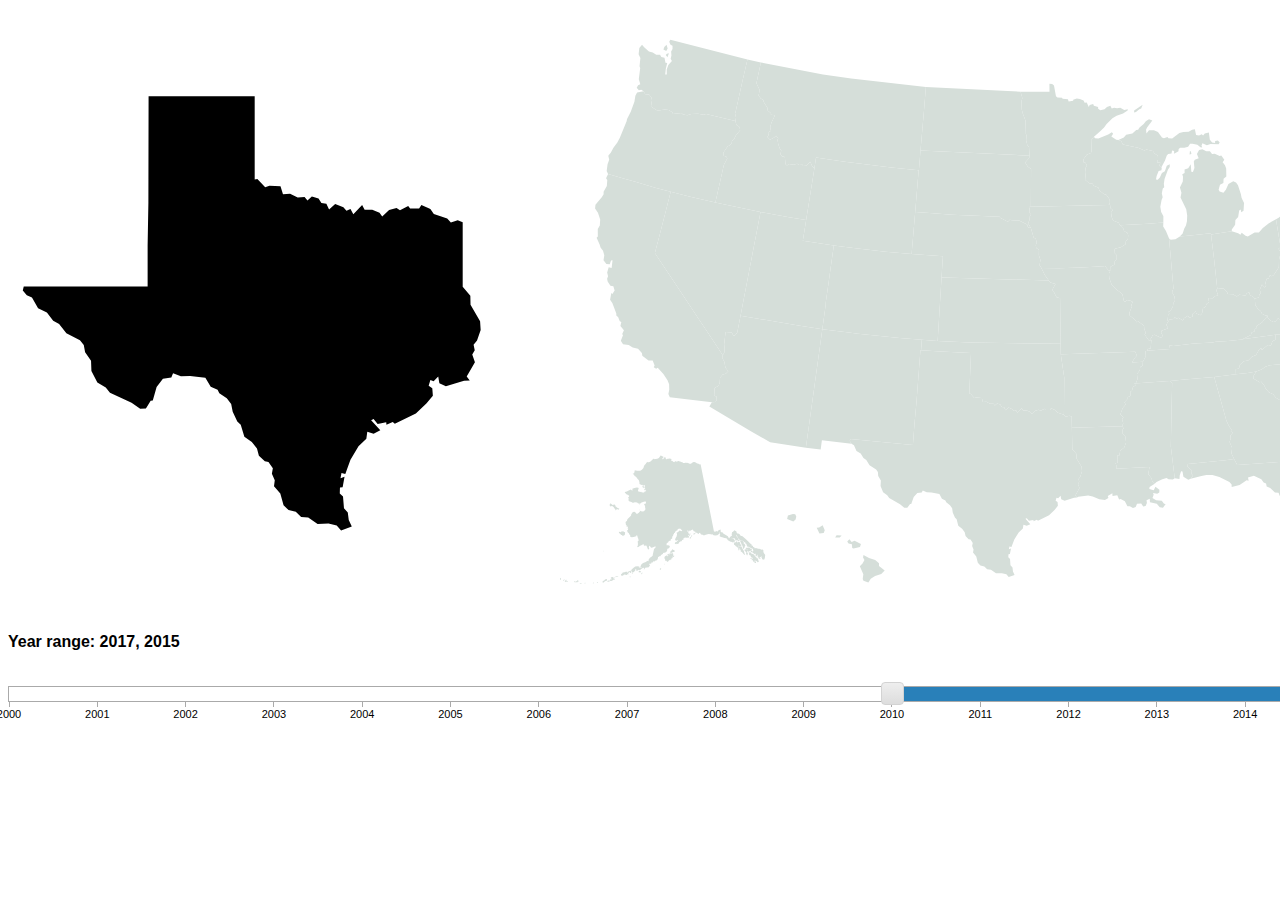
==== index.html @ 8be6fbae "USMap&StateMap&Slider" ====
<!DOCTYPE html>
<html lang="en">
<head>
  <meta charset="utf-8" />
  <title>TwitterAnalysis</title>
  <script src="d3/d3.v3.min.js"></script>
  <script src="d3.slider/d3.slider.js"></script>
  <script src="uStatesMap/uStates.js"></script> <!-- creates uStates. -->
  <link rel="stylesheet" href="d3.slider/d3.slider.css" />  
  <style>

    body {
      font-family: Verdana,Arial,sans-serif;
    }

    h2 {
      font-size: 1.2em;
      margin: 60px 0px 5px 0px;
    }
	
	#top {
	  width: 1503px;
	  margin: 0px 0px 0px 0px;
	}
	
	#left {
	  width: 540px;
	  position:absolute;
	  float：left;
	  margin: 0px 0px 0px 0px;
	}
	
	#right {
	  width: 960px;
	  float：right;
	  margin: 0px 0px 0px 540px;	  
	}

    #bottom {
      width: 1503px;
      margin-left: auto;
      margin-right: auto;
    }

    #bottom > div {
      margin: 35px 0;
    }
  </style>
  <style>
	.state{
		fill: none;
		stroke: #a9a9a9;
		stroke-width: 1;
	}
	.state:hover{
		fill-opacity:0.5;
	}
	.tooltip {   
		position: absolute;           
		text-align: center;
		padding: 20px;             
		margin: 10px;
		font: 12px sans-serif;        
		background: lightsteelblue;   
		border: 1px;      
		border-radius: 2px;           
		pointer-events: none;         
	}
	.tooltip h4{
		margin:0;
		font-size:14px;
	}
	.tooltip{
		background:rgba(0,0,0,0.9);
		border:1px solid grey;
		border-radius:5px;
		font-size:12px;
		width:auto;
		padding:4px;
		color:white;
		opacity:0;
	}
	.tooltip table{
		table-layout:fixed;
	}
	.tooltip tr td{
		padding:0;
		margin:0;
	}
	.tooltip tr td:nth-child(1){
		width:50px;
	}
	.tooltip tr td:nth-child(2){
		text-align:center;
	}
  </style>
</head>
<body>
  <div id="top">
	<div id="left"><!-- div to hold Selected State Map. -->
		<div id="statetip" class="tooltip"></div>
		<!-- svg to hold the selectedstate map. -->
	</div>
	<div id="right"> <!-- div to hold United States Map. -->
		<div id="ustip" class="tooltip"></div><!-- div to hold tooltip. -->
	</div>
  </div>
 
  <div id="bottom">
    <h4>Year range: <span id="bottomslidertextmin">2017</span>, <span id="bottomslidertextmax">2015</span></h4>
    <div id="bottomslider"></div>
  </div>

  <script>
    d3.select('#bottomslider').call(d3.slider().axis(true).min(2000).max(2017).step(1).value( [ 2010, 2015 ] ).on("slide", function(evt, value) {
      d3.select('#bottomslidertextmin').text(value[ 0 ]);
      d3.select('#bottomslidertextmax').text(value[ 1 ]);
    }));
   
  </script>
  <script> <!-- draw US map -->
		//Width and height
		var w = 960;
		var h = 600;
		
		var w2 = 540;
		
		//Define map projection
		var projection = d3.geo.albersUsa()
							   .translate([w/2, h/2])
							   .scale([1200]);
		var projection2 = d3.geo.albersUsa()
							    .translate([w2/2, h/2])
							    .scale([1500]);
							   
		//Define path generator
		var path = d3.geo.path()
						 .projection(projection);
		
		var path2 = d3.geo.path()
						  .projection(projection2);
						 
		//Create SVG element
		var svg = d3.select("#right")
					.append("svg")
					.attr("width", w)
					.attr("height", h)
					.attr("id", "svg");
					
		//Create SVG element
		var svg2 = d3.select("#left")
					.append("svg")
					.attr("width", w2)
					.attr("height", h)
					.attr("id", "svg2");
					
		// Append Div for tooltip to SVG
		var div = d3.select("#right")
					.append("div")   
					.attr("class", "tooltip")               
					.style("opacity", 0);
		
		var selectedState = "Texas";
		var stateObject;
					
		//Load in GeoJSON data
		d3.json("uStatesMap/us-states.json", function(json) {
		
			//Bind data and create one path per GeoJSON feature
			svg.selectAll("path")
			   .data(json.features)
			   .enter()
			   .append("path")
			   .attr("d", path)
			   .style("stroke","fff")
			   .style("stroke-width", "1")
			   .style("fill", function(d){return "rgb(213,222,217)";})
			   .on("mouseover", function(d){d3.select(this).style("opacity", .5);})
			   .on("mouseout",function(d){d3.select(this).style("opacity", 1);})
			   .on("click", function(d) {
					d3.select("#svg2").remove();
					svg2 = d3.select("#left")
							 .append("svg")
							 .attr("width", w2)
							 .attr("height", h)
							 .attr("id", "svg2");
					selectedState = d.properties.name;
					stateObject = json.features.filter(function(d){return d.properties.name === selectedState;});
					var statecenter = d3.geo.centroid(stateObject[0]);
					projection2 = d3.geo.mercator().center(statecenter)
									.translate([w2/2, h/2])
									.scale([2000]);
					path2 = d3.geo.path()
								  .projection(projection2);

					console.log(statecenter);
					svg2.selectAll("path")
						.data(stateObject)
						.enter()
						.append("path")
						.attr("d", path2)
						.style("stroke","fff")
						.style("stroke-width", "1")
						.style("fill", "00f");
					//console.log(stateObject);
					//console.log(svg2);
					
					d3.csv("cities/"+selectedState+".csv",
			function(data){
				 svg2.selectAll("circle")
					.data(data)
					.enter()
					.append("circle")
					.attr("cx",function(d){return projection2([d.lon, d.lat])[0];})
					.attr("cy",function(d){return projection2([d.lon, d.lat])[1];})
					.attr("r",5)
					.style("fill","yellow")
					.style("opacity", 0.75);
			});
				});
			svg2.selectAll("path")
				.data(json.features.filter(function(d){
														stateObject = json.features.filter(function(d){return d.properties.name === selectedState;});
														var statecenter = d3.geo.centroid(stateObject[0]);
														projection2 = d3.geo.mercator().center(statecenter)
																					   .translate([w2/2, h/2])
																					   .scale([2000]);
														path2 = d3.geo.path()
																	  .projection(projection2);
				return d.properties.name === selectedState;}))
				.enter()
				.append("path")
				.attr("d", path2)
				.style("stroke","fff")
				.style("stroke-width", "1")
				.style("fill", "00f");
			
			d3.csv("cities/"+selectedState+".csv",
			function(data){
				 svg2.selectAll("circle")
					.data(data)
					.enter()
					.append("circle")
					.attr("cx",function(d){return projection2([d.lon, d.lat])[0];})
					.attr("cy",function(d){return projection2([d.lon, d.lat])[1];})
					.attr("r",5)
					.style("fill","yellow")
					.style("opacity", 0.75);
			});
		});
		console.log("us Map Loaded!");
  </script>
</body>
</html>
---- d3.slider/d3.slider.css ----
.d3-slider {
    position: relative;
    font-family: Verdana,Arial,sans-serif;
    font-size: 1.1em;
    border: 1px solid #aaaaaa;
    z-index: 2;
}

.d3-slider-horizontal {
    height: .8em;
}  

.d3-slider-range {
  background:#2980b9;
  left:0px;
  right:0px;
  height: 0.8em;
  position: absolute;
}

.d3-slider-range-vertical {
  background:#2980b9;
  left:0px;
  right:0px;
  position: absolute;
  top:0;
}

.d3-slider-vertical {
    width: .8em;
    height: 100px;
}      

.d3-slider-handle {
    position: absolute;
    width: 1.2em;
    height: 1.2em;
    border: 1px solid #d3d3d3;
    border-radius: 4px;
    background: #eee;
    background: linear-gradient(to bottom, #eee 0%, #ddd 100%);
    z-index: 3;
}

.d3-slider-handle:hover {
    border: 1px solid #999999;
}

.d3-slider-horizontal .d3-slider-handle {
    top: -.3em;
    margin-left: -.6em;
}

.d3-slider-axis {
    position: relative;
    z-index: 1;    
}

.d3-slider-axis-bottom {
    top: .8em;
}

.d3-slider-axis-right {
    left: .8em;
}

.d3-slider-axis path {
    stroke-width: 0;
    fill: none;
}

.d3-slider-axis line {
    fill: none;
    stroke: #aaa;
    shape-rendering: crispEdges;
}

.d3-slider-axis text {
    font-size: 11px;
}

.d3-slider-vertical .d3-slider-handle {
    left: -.25em;
    margin-left: 0;
    margin-bottom: -.6em;      
}
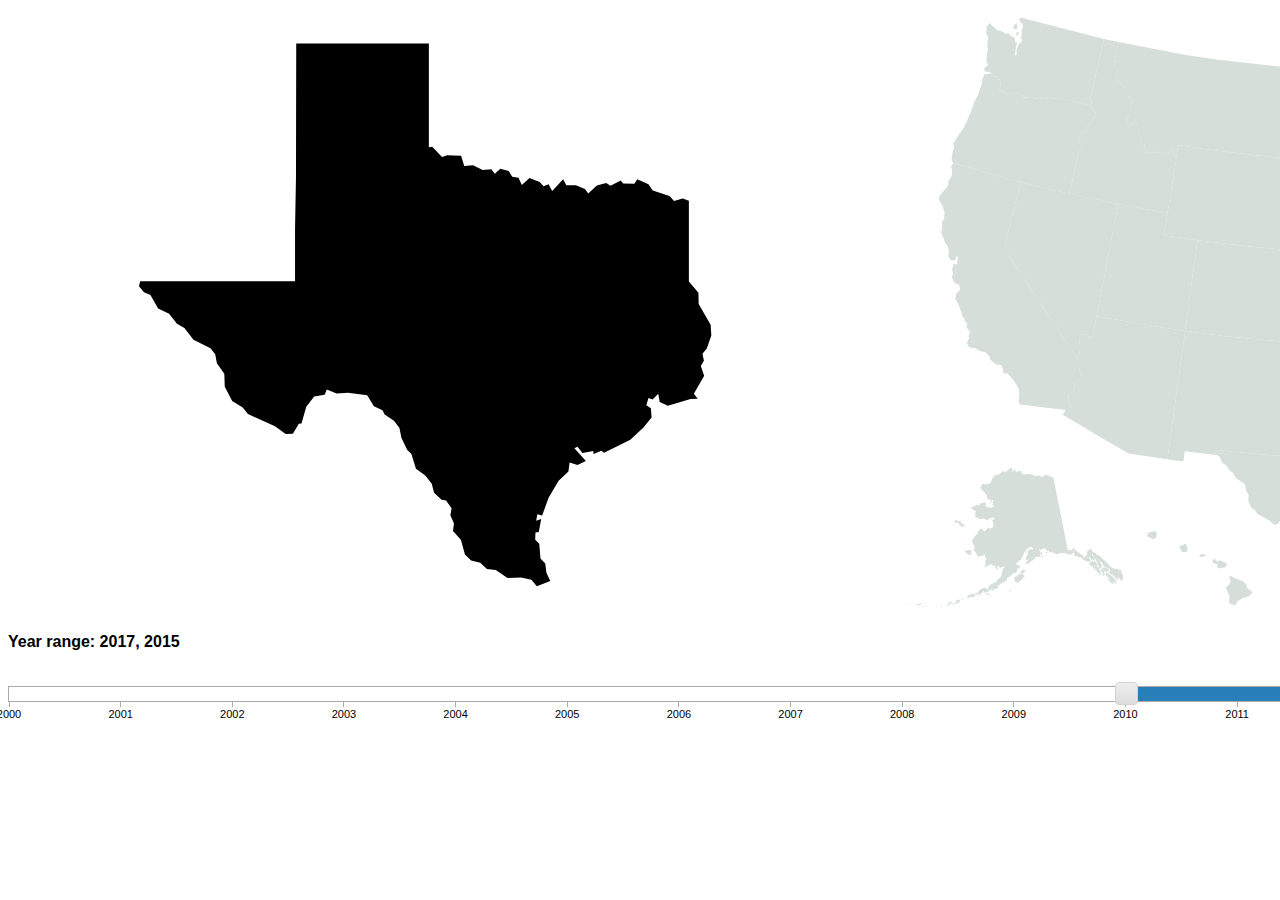
==== commit 298ae6a2: "Resize" ====
--- a/index.html
+++ b/index.html
@@ -19,25 +19,25 @@
     }
 	
 	#top {
-	  width: 1503px;
+	  width: 1900px;
 	  margin: 0px 0px 0px 0px;
 	}
 	
 	#left {
-	  width: 540px;
+	  width: 900px;
 	  position:absolute;
 	  float：left;
 	  margin: 0px 0px 0px 0px;
 	}
 	
 	#right {
-	  width: 960px;
+	  width: 1000px;
 	  float：right;
-	  margin: 0px 0px 0px 540px;	  
+	  margin: 0px 0px 0px 900px;	  
 	}
 
     #bottom {
-      width: 1503px;
+      width: 1900px;
       margin-left: auto;
       margin-right: auto;
     }
@@ -120,18 +120,19 @@
   </script>
   <script> <!-- draw US map -->
 		//Width and height
-		var w = 960;
+		var w = 1000;
 		var h = 600;
 		
-		var w2 = 540;
+		var w2 = 900;
+		var h2 = 600;
 		
 		//Define map projection
 		var projection = d3.geo.albersUsa()
 							   .translate([w/2, h/2])
-							   .scale([1200]);
+							   .scale([1300]);
 		var projection2 = d3.geo.albersUsa()
 							    .translate([w2/2, h/2])
-							    .scale([1500]);
+							    .scale([2000]);
 							   
 		//Define path generator
 		var path = d3.geo.path()
@@ -189,7 +190,7 @@
 					var statecenter = d3.geo.centroid(stateObject[0]);
 					projection2 = d3.geo.mercator().center(statecenter)
 									.translate([w2/2, h/2])
-									.scale([2000]);
+									.scale([2500]);
 					path2 = d3.geo.path()
 								  .projection(projection2);
 
@@ -224,7 +225,7 @@
 														var statecenter = d3.geo.centroid(stateObject[0]);
 														projection2 = d3.geo.mercator().center(statecenter)
 																					   .translate([w2/2, h/2])
-																					   .scale([2000]);
+																					   .scale([2500]);
 														path2 = d3.geo.path()
 																	  .projection(projection2);
 				return d.properties.name === selectedState;}))
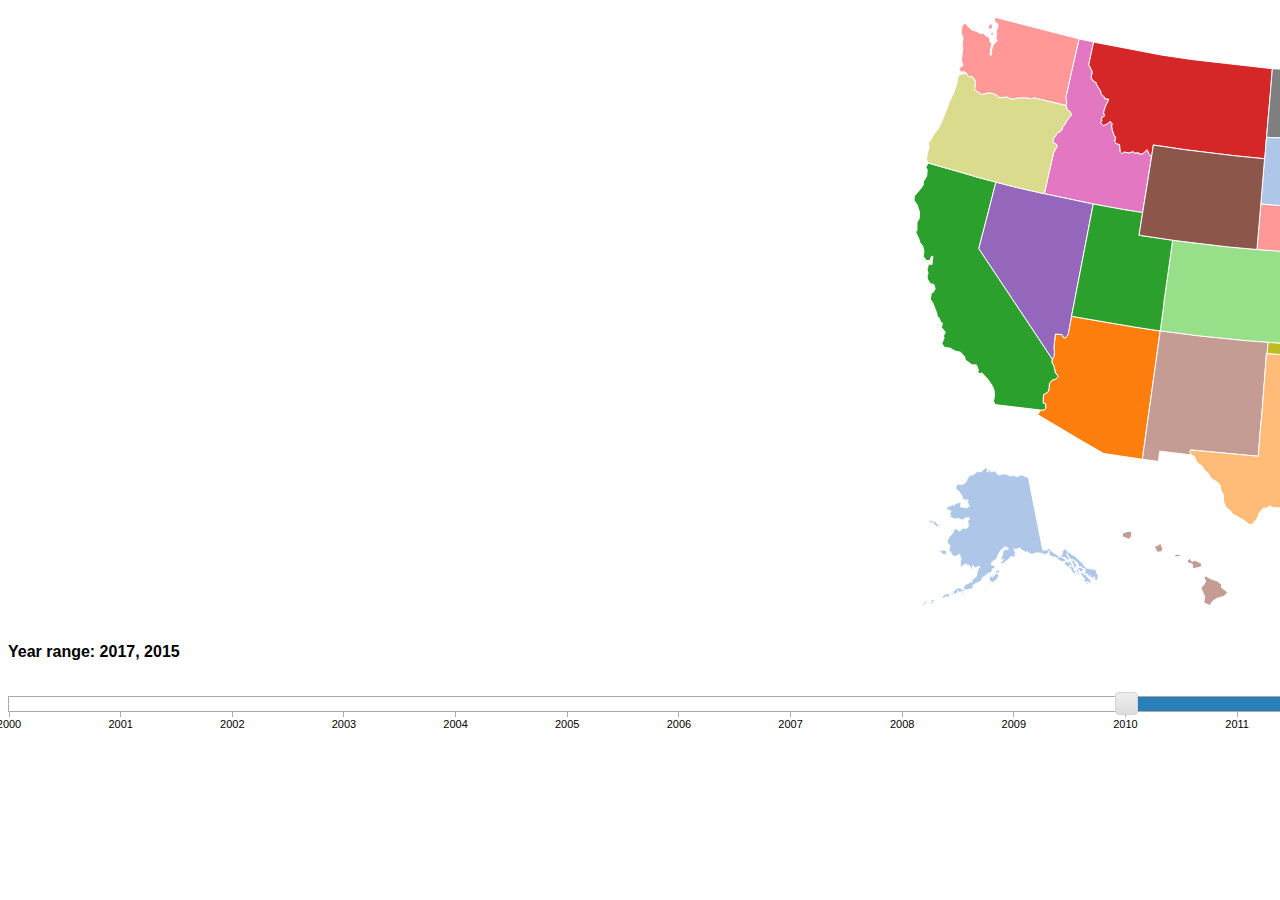
==== commit 001ed4a3: "Formated Code" ====
--- a/index.html
+++ b/index.html
@@ -1,11 +1,10 @@
-<!DOCTYPE html>
+<!DOCTYPE html PUBLIC "-//W3C//DTD XHTML 1.0 Transitional//EN" "http://www.w3.org/TR/xhtml1/DTD/xhtml1-transitional.dtd">
 <html lang="en">
 <head>
   <meta charset="utf-8" />
   <title>TwitterAnalysis</title>
   <script src="d3/d3.v3.min.js"></script>
   <script src="d3.slider/d3.slider.js"></script>
-  <script src="uStatesMap/uStates.js"></script> <!-- creates uStates. -->
   <link rel="stylesheet" href="d3.slider/d3.slider.css" />  
   <style>
 
@@ -24,75 +23,37 @@
 	}
 	
 	#left {
-	  width: 900px;
+	  width: 950px;
 	  position:absolute;
 	  float：left;
 	  margin: 0px 0px 0px 0px;
 	}
 	
 	#right {
-	  width: 1000px;
+	  width: 950px;
 	  float：right;
 	  margin: 0px 0px 0px 900px;	  
 	}
 
-    #bottom {
+    #middle {
       width: 1900px;
       margin-left: auto;
       margin-right: auto;
     }
 
+    #middle > div {
+      margin: 35px 0;
+    }
+	
+	#bottom {
+      width: 1900px;
+      margin-left: auto;
+      margin-right: auto;
+    }
+
     #bottom > div {
       margin: 35px 0;
     }
-  </style>
-  <style>
-	.state{
-		fill: none;
-		stroke: #a9a9a9;
-		stroke-width: 1;
-	}
-	.state:hover{
-		fill-opacity:0.5;
-	}
-	.tooltip {   
-		position: absolute;           
-		text-align: center;
-		padding: 20px;             
-		margin: 10px;
-		font: 12px sans-serif;        
-		background: lightsteelblue;   
-		border: 1px;      
-		border-radius: 2px;           
-		pointer-events: none;         
-	}
-	.tooltip h4{
-		margin:0;
-		font-size:14px;
-	}
-	.tooltip{
-		background:rgba(0,0,0,0.9);
-		border:1px solid grey;
-		border-radius:5px;
-		font-size:12px;
-		width:auto;
-		padding:4px;
-		color:white;
-		opacity:0;
-	}
-	.tooltip table{
-		table-layout:fixed;
-	}
-	.tooltip tr td{
-		padding:0;
-		margin:0;
-	}
-	.tooltip tr td:nth-child(1){
-		width:50px;
-	}
-	.tooltip tr td:nth-child(2){
-		text-align:center;
-	}
   </style>
 </head>
 <body>
@@ -105,6 +66,10 @@
 		<div id="ustip" class="tooltip"></div><!-- div to hold tooltip. -->
 	</div>
   </div>
+  
+  <div id="middle">
+    <div id="trendcurve"></div>
+  </div>
  
   <div id="bottom">
     <h4>Year range: <span id="bottomslidertextmin">2017</span>, <span id="bottomslidertextmax">2015</span></h4>
@@ -112,144 +77,224 @@
   </div>
 
   <script>
-    d3.select('#bottomslider').call(d3.slider().axis(true).min(2000).max(2017).step(1).value( [ 2010, 2015 ] ).on("slide", function(evt, value) {
-      d3.select('#bottomslidertextmin').text(value[ 0 ]);
-      d3.select('#bottomslidertextmax').text(value[ 1 ]);
-    }));
-   
-  </script>
-  <script> <!-- draw US map -->
-		//Width and height
-		var w = 1000;
-		var h = 600;
-		
-		var w2 = 900;
-		var h2 = 600;
-		
-		//Define map projection
+	//var width = document.body.clientWidth;
+	//var height = document.body.clientHeight;
+  
+	var width = 1900;
+	var height = 1000;
+	
+	var state = "Oregon";
+	var stateObject;
+	
+	var color = d3.scale.category20();
+	
+	
+<!-- draw Slider -->    
+	d3.select('#bottomslider')
+	  .call(d3.slider()
+			  .axis(true)
+			  .min(2000)
+			  .max(2017)
+			  .step(1)
+			  .value( [ 2010, 2015 ] )
+			  .on("slide", function(evt, value) 
+							{
+								d3.select('#bottomslidertextmin').text(value[ 0 ]);
+								d3.select('#bottomslidertextmax').text(value[ 1 ]);
+							}
+				 )
+			);
+	drawUS(width/2,height*0.6);
+	//console.log(stateObject);
+	//drawState(state,stateObject,width/2,height*0.6);
+	
+	drawcurves();
+	
+	
+
+	
+<!-- draw US map -->		
+	function drawUS(w,h)
+	{
 		var projection = d3.geo.albersUsa()
 							   .translate([w/2, h/2])
 							   .scale([1300]);
-		var projection2 = d3.geo.albersUsa()
-							    .translate([w2/2, h/2])
-							    .scale([2000]);
-							   
-		//Define path generator
 		var path = d3.geo.path()
 						 .projection(projection);
-		
-		var path2 = d3.geo.path()
-						  .projection(projection2);
-						 
-		//Create SVG element
-		var svg = d3.select("#right")
-					.append("svg")
-					.attr("width", w)
-					.attr("height", h)
-					.attr("id", "svg");
-					
-		//Create SVG element
-		var svg2 = d3.select("#left")
-					.append("svg")
-					.attr("width", w2)
-					.attr("height", h)
-					.attr("id", "svg2");
-					
-		// Append Div for tooltip to SVG
+
+		// 创建Div标签用于在SVG中显示悬浮框				 
 		var div = d3.select("#right")
 					.append("div")   
 					.attr("class", "tooltip")               
 					.style("opacity", 0);
 		
-		var selectedState = "Texas";
-		var stateObject;
-					
-		//Load in GeoJSON data
-		d3.json("uStatesMap/us-states.json", function(json) {
-		
-			//Bind data and create one path per GeoJSON feature
-			svg.selectAll("path")
-			   .data(json.features)
-			   .enter()
-			   .append("path")
-			   .attr("d", path)
-			   .style("stroke","fff")
-			   .style("stroke-width", "1")
-			   .style("fill", function(d){return "rgb(213,222,217)";})
-			   .on("mouseover", function(d){d3.select(this).style("opacity", .5);})
-			   .on("mouseout",function(d){d3.select(this).style("opacity", 1);})
-			   .on("click", function(d) {
-					d3.select("#svg2").remove();
-					svg2 = d3.select("#left")
-							 .append("svg")
-							 .attr("width", w2)
-							 .attr("height", h)
-							 .attr("id", "svg2");
-					selectedState = d.properties.name;
-					stateObject = json.features.filter(function(d){return d.properties.name === selectedState;});
-					var statecenter = d3.geo.centroid(stateObject[0]);
-					projection2 = d3.geo.mercator().center(statecenter)
-									.translate([w2/2, h/2])
-									.scale([2500]);
-					path2 = d3.geo.path()
-								  .projection(projection2);
-
-					console.log(statecenter);
-					svg2.selectAll("path")
-						.data(stateObject)
-						.enter()
-						.append("path")
-						.attr("d", path2)
-						.style("stroke","fff")
-						.style("stroke-width", "1")
-						.style("fill", "00f");
-					//console.log(stateObject);
-					//console.log(svg2);
-					
-					d3.csv("cities/"+selectedState+".csv",
-			function(data){
-				 svg2.selectAll("circle")
-					.data(data)
-					.enter()
-					.append("circle")
-					.attr("cx",function(d){return projection2([d.lon, d.lat])[0];})
-					.attr("cy",function(d){return projection2([d.lon, d.lat])[1];})
-					.attr("r",5)
-					.style("fill","yellow")
-					.style("opacity", 0.75);
-			});
-				});
-			svg2.selectAll("path")
-				.data(json.features.filter(function(d){
-														stateObject = json.features.filter(function(d){return d.properties.name === selectedState;});
-														var statecenter = d3.geo.centroid(stateObject[0]);
-														projection2 = d3.geo.mercator().center(statecenter)
-																					   .translate([w2/2, h/2])
-																					   .scale([2500]);
-														path2 = d3.geo.path()
-																	  .projection(projection2);
-				return d.properties.name === selectedState;}))
-				.enter()
-				.append("path")
-				.attr("d", path2)
-				.style("stroke","fff")
-				.style("stroke-width", "1")
-				.style("fill", "00f");
+		d3.json(	"uStatesMap/us-states.json", 
+					function(error,json) 
+					{
+						if(error)return console.log(error);
+
+						//创建 SVG element
+						var svg = d3.select("#right")
+									.append("svg")
+									.attr("width", w)
+									.attr("height", h)
+									.attr("id", "svg");
+
+						//Bind data and create one path per GeoJSON feature
+						svg.selectAll("path")
+						   .data(json.features)
+						   .enter()
+						   .append("path")
+						   .style("stroke","#fff")
+						   .style("stroke-width", "1")
+						   .style("fill", function(d,i){return color(i);})
+						   .attr("d", path)
+						   .on("mouseover", function(d){d3.select(this).style("opacity", .5);})
+						   .on("mouseout",function(d){d3.select(this).style("opacity", 1);})
+						   .on("click", function(d) 
+										{					
+											//点击US Map后的操作
+											d3.select(this).style("opacity", .9);
+											
+											state = d.properties.name;
+											stateObject = json.features.filter(function(d){return d.properties.name === state;});
+											
+											drawState(state,stateObject);
+											drawCites(state,stateObject);
+										
+										}
+							);
+								
+					}
+				);
+	}
+	
+	<!-- draw State -->
+	function drawState(stateName,Object)
+	{
+		var center = d3.geo.centroid(Object[0]);
+		var projection = d3.geo.mercator()
+							   .center(center)
+							   .translate([width/4, height*3/10]);
+		
+		<!-- 如果是Alaska则减小缩放比例至900，否则缩放比例为2500-->
+		if(stateName === "Alaska") projection.scale([900]);
+		else projection.scale([2500]);
+		
+		var path = d3.geo.path()
+						 .projection(projection);
+					  
+		d3.select("#svg2").remove();
+		var	svg = d3.select("#left")
+					.append("svg")
+					.attr("width", width/2)
+					.attr("height", height*3/5)
+					.attr("id", "svg2");
+		
+		svg.selectAll("path")
+		   .data(stateObject)
+		   .enter()
+		   .append("path")
+		   .attr("d", path)
+		   .style("stroke","fff")
+		   .style("stroke-width", "1")
+		   .style("fill", "00f")
+		   .style("opacity", 0.5);		
+	}
+	
+	<!-- draw Cities -->
+	function drawCites(stateName,Object)
+	{
+		var center = d3.geo.centroid(Object[0]);
+		var projection = d3.geo.mercator()
+							.center(center)
+							.translate([width/4.0, height*3/10.0]);
+							
+		<!-- 如果是Alaska则减小缩放比例至900，否则缩放比例为2500-->
+		if(stateName === "Alaska") projection.scale([900]);
+		else projection.scale([2500]);
+		
+		var path = d3.geo.path()
+						 .projection(projection);
+							
+		d3.csv("cities/"+stateName+".csv",
+				function(data)
+				{					
+					var svg = d3.select("#svg2")
+								.selectAll("circle")
+								.data(data)
+								.enter()
+								.append("circle")
+								.attr("cx",function(d){return projection([d.lon, d.lat])[0];})
+								.attr("cy",function(d){return projection([d.lon, d.lat])[1];})
+								.attr("r",function(d){return d.value*1.5;})
+								.style("fill",function(d,i){return color(i);})
+								.style("opacity", 0.75);
+				}
+			  );
+		
+	}
+	
+	function drawcurves()
+	{
+		var w = 1900;
+		var	h = 200;
 			
-			d3.csv("cities/"+selectedState+".csv",
-			function(data){
-				 svg2.selectAll("circle")
-					.data(data)
-					.enter()
-					.append("circle")
-					.attr("cx",function(d){return projection2([d.lon, d.lat])[0];})
-					.attr("cy",function(d){return projection2([d.lon, d.lat])[1];})
-					.attr("r",5)
-					.style("fill","yellow")
-					.style("opacity", 0.75);
-			});
+		var svg = d3.select("#trendcurve").select("svg").append("svg"),
+			margin = {top: 20, right: 20, bottom: 30, left: 50},
+			width = +svg.attr("width") - margin.left - margin.right,
+			height = +svg.attr("height") - margin.top - margin.bottom,
+			g = svg.append("g").attr("transform", "translate(" + margin.left + "," + margin.top + ")");
+
+		var parseTime = d3.timeParse("%d-%b-%y");
+
+		var x = d3.scaleTime()
+			.rangeRound([0, width]);
+
+		var y = d3.scaleLinear()
+			.rangeRound([height, 0]);
+
+		var line = d3.line()
+			.x(function(d) { return x(d.date); })
+			.y(function(d) { return y(d.close); });
+
+		d3.tsv("data.tsv", function(d) {
+		  d.date = parseTime(d.date);
+		  d.close = +d.close;
+		  return d;
+		}, function(error, data) {
+		  if (error) throw error;
+
+		  x.domain(d3.extent(data, function(d) { return d.date; }));
+		  y.domain(d3.extent(data, function(d) { return d.close; }));
+
+		  g.append("g")
+			  .attr("transform", "translate(0," + height + ")")
+			  .call(d3.axisBottom(x))
+			.select(".domain")
+			  .remove();
+
+		  g.append("g")
+			  .call(d3.axisLeft(y))
+			.append("text")
+			  .attr("fill", "#000")
+			  .attr("transform", "rotate(-90)")
+			  .attr("y", 6)
+			  .attr("dy", "0.71em")
+			  .attr("text-anchor", "end")
+			  .text("Price ($)");
+
+		  g.append("path")
+			  .datum(data)
+			  .attr("fill", "none")
+			  .attr("stroke", "steelblue")
+			  .attr("stroke-linejoin", "round")
+			  .attr("stroke-linecap", "round")
+			  .attr("stroke-width", 1.5)
+			  .attr("d", line);
 		});
-		console.log("us Map Loaded!");
+	}
+
   </script>
 </body>
 </html>
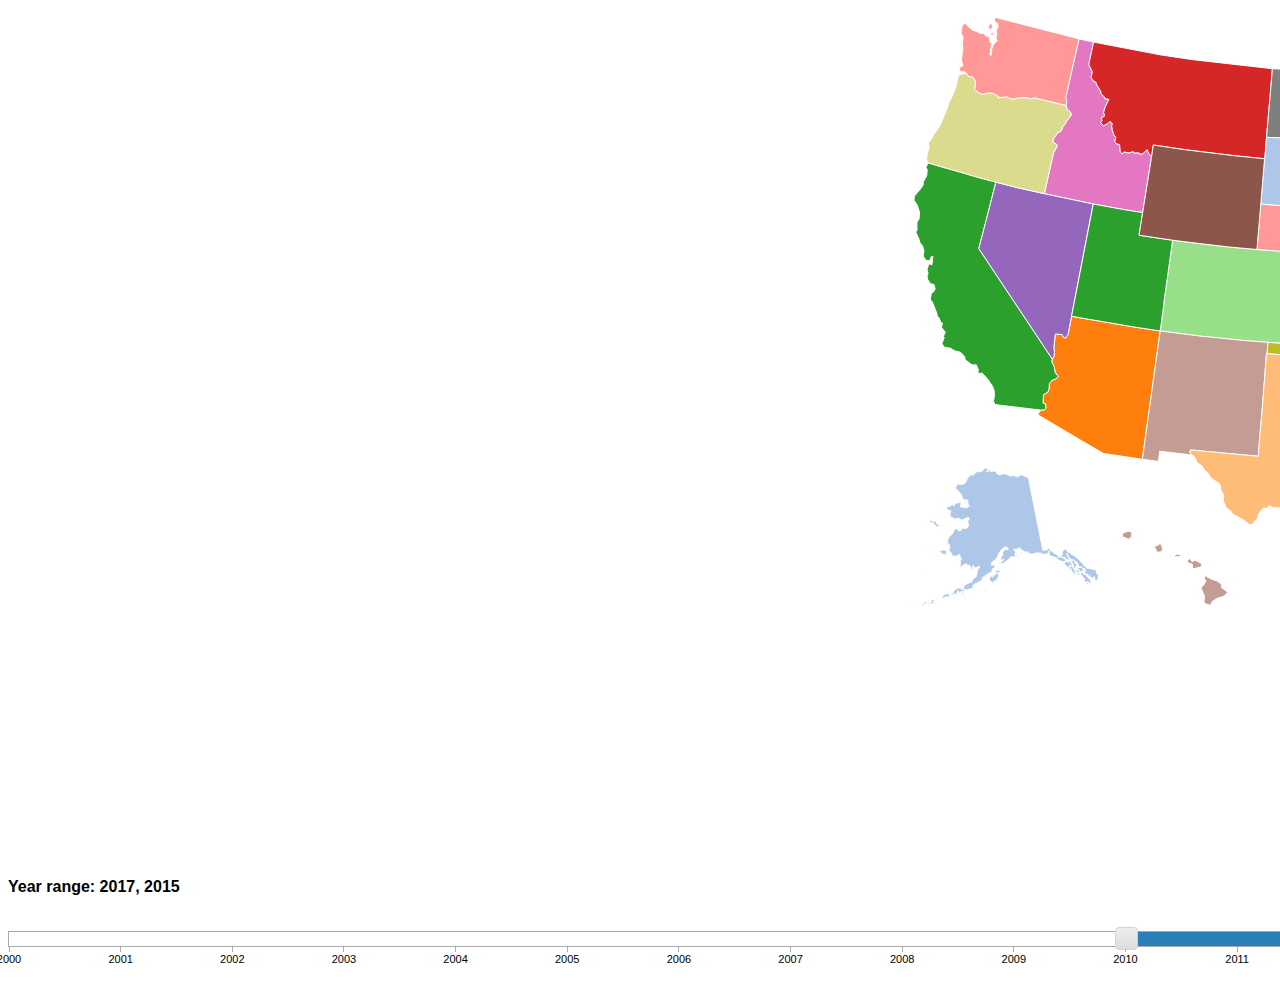
==== commit 783f29cd: "Add new CSV file" ====
--- a/index.html
+++ b/index.html
@@ -68,7 +68,10 @@
   </div>
   
   <div id="middle">
-    <div id="trendcurve"></div>
+    <div id="trendcurve">
+		<svg id="svg3"></svg>
+	</div>
+
   </div>
  
   <div id="bottom">
@@ -108,9 +111,7 @@
 	//console.log(stateObject);
 	//drawState(state,stateObject,width/2,height*0.6);
 	
-	drawcurves();
-	
-	
+	drawCurves();
 
 	
 <!-- draw US map -->		
@@ -161,9 +162,10 @@
 											
 											drawState(state,stateObject);
 											drawCites(state,stateObject);
-										
+																					
 										}
-							);
+							); 
+							
 								
 					}
 				);
@@ -219,6 +221,7 @@
 							
 		d3.csv("cities/"+stateName+".csv",
 				function(data)
+				
 				{					
 					var svg = d3.select("#svg2")
 								.selectAll("circle")
@@ -235,64 +238,28 @@
 		
 	}
 	
-	function drawcurves()
-	{
-		var w = 1900;
-		var	h = 200;
-			
-		var svg = d3.select("#trendcurve").select("svg").append("svg"),
-			margin = {top: 20, right: 20, bottom: 30, left: 50},
-			width = +svg.attr("width") - margin.left - margin.right,
-			height = +svg.attr("height") - margin.top - margin.bottom,
-			g = svg.append("g").attr("transform", "translate(" + margin.left + "," + margin.top + ")");
-
-		var parseTime = d3.timeParse("%d-%b-%y");
-
-		var x = d3.scaleTime()
-			.rangeRound([0, width]);
-
-		var y = d3.scaleLinear()
-			.rangeRound([height, 0]);
-
-		var line = d3.line()
-			.x(function(d) { return x(d.date); })
-			.y(function(d) { return y(d.close); });
-
-		d3.tsv("data.tsv", function(d) {
-		  d.date = parseTime(d.date);
-		  d.close = +d.close;
-		  return d;
-		}, function(error, data) {
-		  if (error) throw error;
-
-		  x.domain(d3.extent(data, function(d) { return d.date; }));
-		  y.domain(d3.extent(data, function(d) { return d.close; }));
-
-		  g.append("g")
-			  .attr("transform", "translate(0," + height + ")")
-			  .call(d3.axisBottom(x))
-			.select(".domain")
-			  .remove();
-
-		  g.append("g")
-			  .call(d3.axisLeft(y))
-			.append("text")
-			  .attr("fill", "#000")
-			  .attr("transform", "rotate(-90)")
-			  .attr("y", 6)
-			  .attr("dy", "0.71em")
-			  .attr("text-anchor", "end")
-			  .text("Price ($)");
-
-		  g.append("path")
-			  .datum(data)
-			  .attr("fill", "none")
-			  .attr("stroke", "steelblue")
-			  .attr("stroke-linejoin", "round")
-			  .attr("stroke-linecap", "round")
-			  .attr("stroke-width", 1.5)
-			  .attr("d", line);
-		});
+	<!-- draw Curved lines -->
+	function drawCurves()
+	{
+	
+		var time = new Date("Jan 12 2017 00:00:00 -0500");
+		var format = d3.time.format('%A');
+		console.log(time);
+		
+		console.log(format(time));
+		
+		d3.csv("data/TwitterCountTest.csv", 
+				function(error, data)
+				{
+					if(error)return console.log(error);
+					
+					var svg = d3.select("#svg3")
+								.attr("width", width)
+								.attr("height", height/5);
+					
+				}
+			);
+		
 	}
 
   </script>
